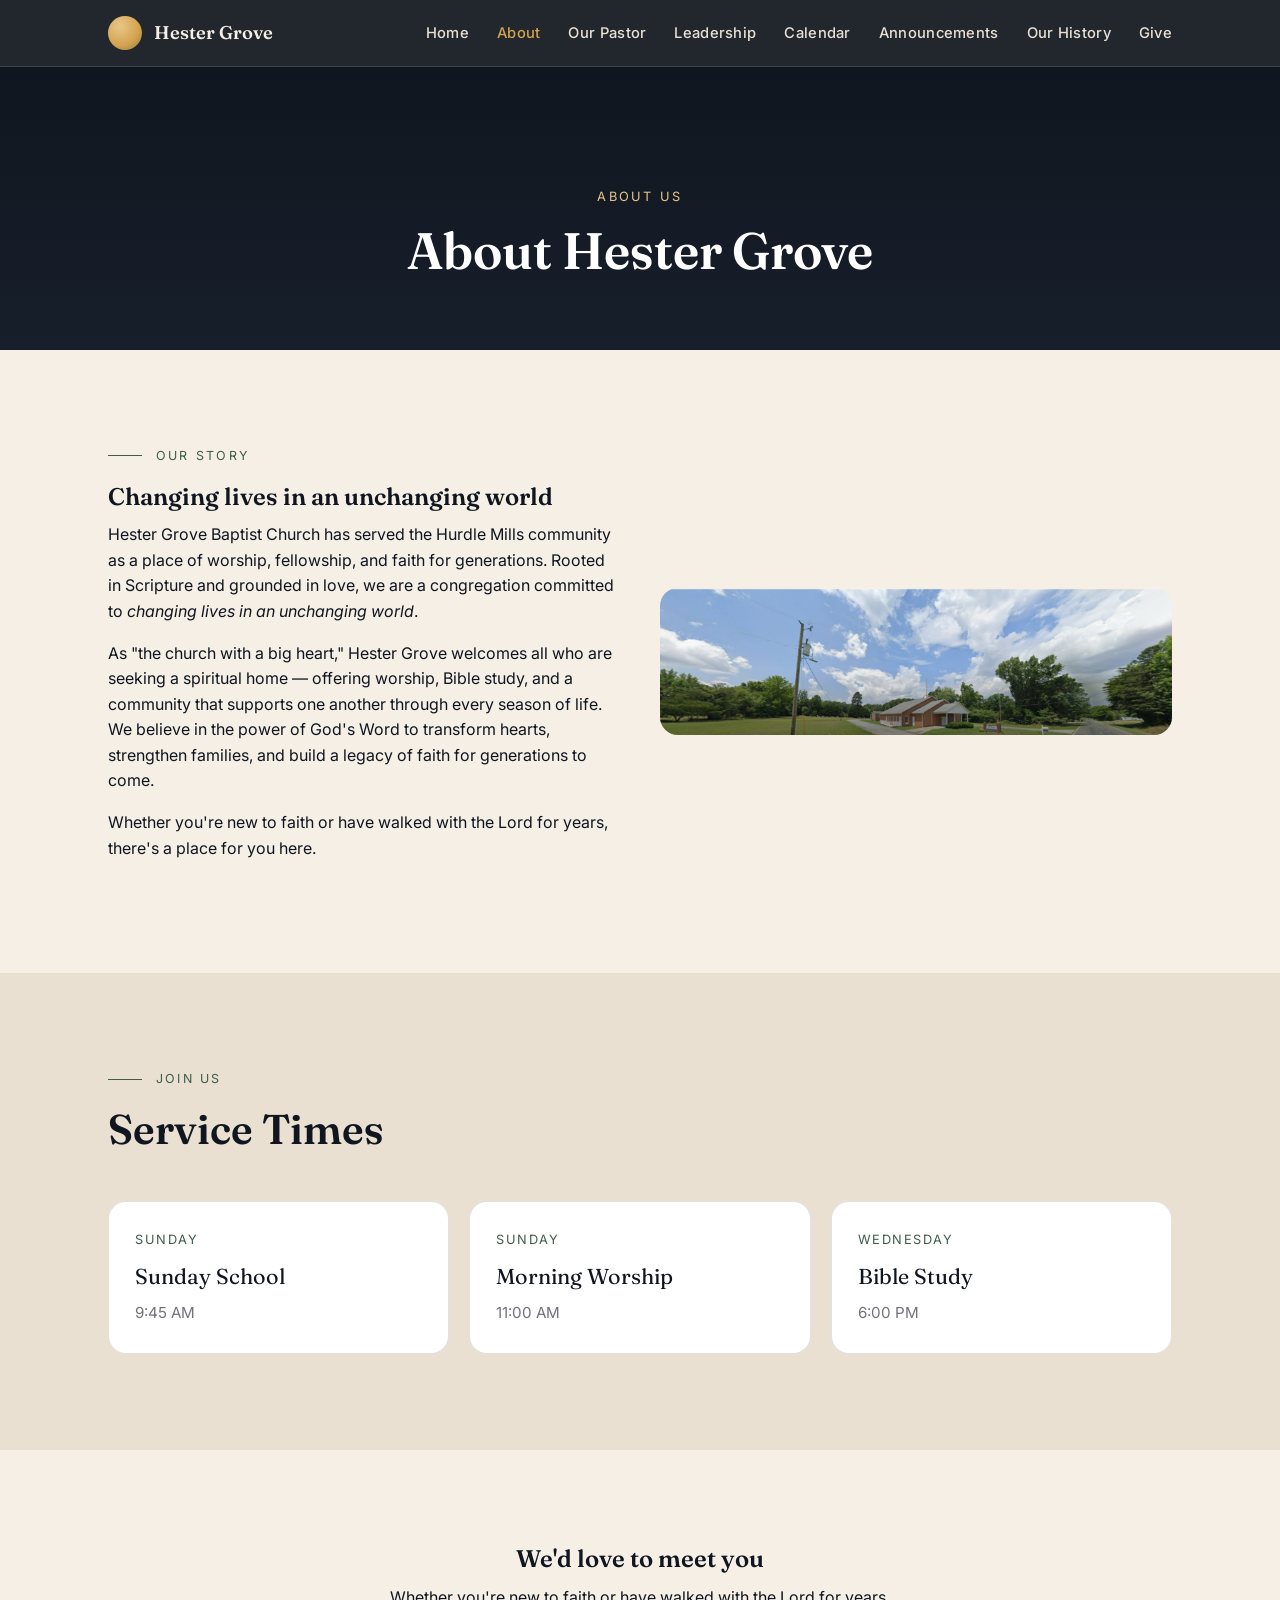
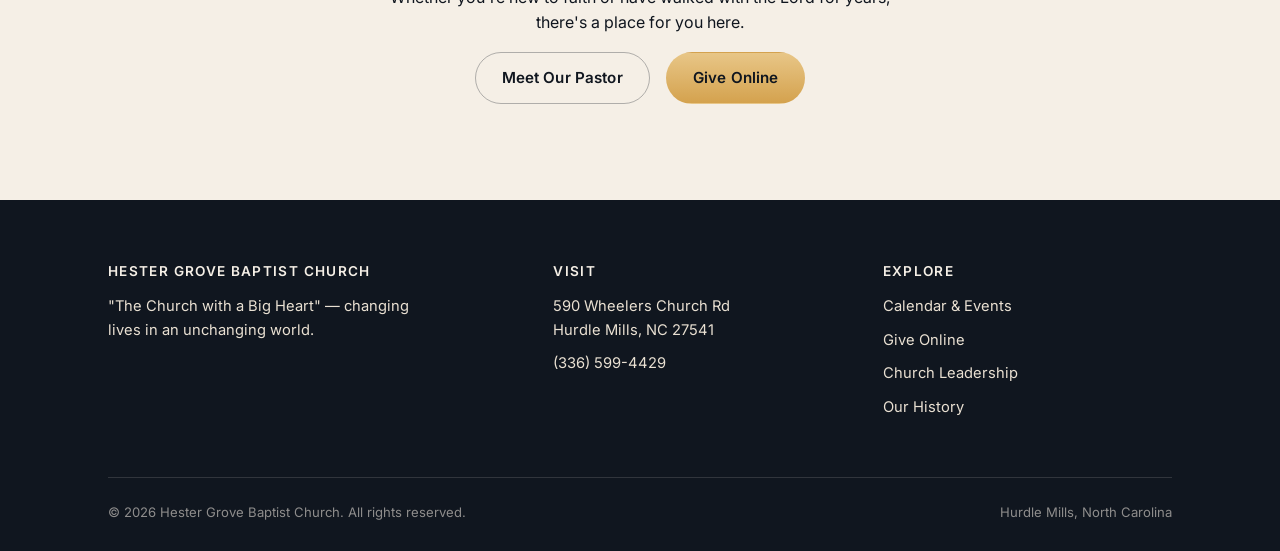
==== about.html @ 08f490a7 "ADD HESTER GROVE CHURCH WEBSITE" ====
<!DOCTYPE html>
<html lang="en">
<head>
<title>About Us — Hester Grove Baptist Church</title>
<meta charset="UTF-8">
<meta name="viewport" content="width=device-width, initial-scale=1.0">
<link rel="stylesheet" href="assets/style.css">

</head>
<body>
<header class="site-header">
  <nav class="nav">
    <a href="index.html" class="brand"><span class="mark"></span> Hester Grove</a>
    <button class="nav-toggle" aria-label="Toggle menu" aria-expanded="false">☰</button>
    <ul class="nav-links">
      <li><a href="index.html" data-key="home">Home</a></li>
      <li><a href="about.html" data-key="about" class="active">About</a></li>
      <li><a href="pastor.html" data-key="pastor">Our Pastor</a></li>
      <li><a href="leadership.html" data-key="leadership">Leadership</a></li>
      <li><a href="calendar.html" data-key="calendar">Calendar</a></li>
      <li><a href="announcements.html" data-key="announcements">Announcements</a></li>
      <li><a href="history.html" data-key="history">Our History</a></li>
      <li><a href="give.html" data-key="give">Give</a></li>
    </ul>
  </nav>
</header>

<section class="page-hero">
  <div class="container">
    <span class="eyebrow">About Us</span>
    <h1>About Hester Grove</h1>
  </div>
</section>

<section class="section-cream">
  <div class="container">
    <div class="grid-2">
      <div>
        <div class="eyebrow-line">Our story</div>
        <h2>Changing lives in an unchanging world</h2>
        <p>Hester Grove Baptist Church has served the Hurdle Mills community as a place of worship, fellowship, and faith for generations. Rooted in Scripture and grounded in love, we are a congregation committed to <em>changing lives in an unchanging world</em>.</p>
        <p>As "the church with a big heart," Hester Grove welcomes all who are seeking a spiritual home — offering worship, Bible study, and a community that supports one another through every season of life. We believe in the power of God's Word to transform hearts, strengthen families, and build a legacy of faith for generations to come.</p>
        <p>Whether you're new to faith or have walked with the Lord for years, there's a place for you here.</p>
      </div>
      <div class="photo-frame">
        <img src="assets/img/church-about.png" alt="Hester Grove Baptist Church exterior on a bright day">
      </div>
    </div>
  </div>
</section>

<section class="section-dim">
  <div class="container">
    <div class="section-head">
      <div class="eyebrow-line">Join us</div>
      <h2>Service Times</h2>
    </div>
    <div class="service-grid" style="--ink:var(--ink);">
      <div class="service-card" style="background:#fff; border:1px solid var(--line-dark); color:var(--ink);">
        <div class="day" style="color:var(--grove);">Sunday</div>
        <div class="name">Sunday School</div>
        <div class="time" style="color:rgba(16,22,31,.6);">9:45 AM</div>
      </div>
      <div class="service-card" style="background:#fff; border:1px solid var(--line-dark); color:var(--ink);">
        <div class="day" style="color:var(--grove);">Sunday</div>
        <div class="name">Morning Worship</div>
        <div class="time" style="color:rgba(16,22,31,.6);">11:00 AM</div>
      </div>
      <div class="service-card" style="background:#fff; border:1px solid var(--line-dark); color:var(--ink);">
        <div class="day" style="color:var(--grove);">Wednesday</div>
        <div class="name">Bible Study</div>
        <div class="time" style="color:rgba(16,22,31,.6);">6:00 PM</div>
      </div>
    </div>
  </div>
</section>

<section class="section-cream text-center">
  <div class="container" style="max-width:600px;">
    <h2>We'd love to meet you</h2>
    <p>Whether you're new to faith or have walked with the Lord for years, there's a place for you here.</p>
    <div class="cta-row" style="justify-content:center; display:flex; gap:16px; flex-wrap:wrap;">
      <a href="pastor.html" class="btn btn-outline-dark">Meet Our Pastor</a>
      <a href="give.html" class="btn btn-gold">Give Online</a>
    </div>
  </div>
</section>

<footer class="site-footer">
  <div class="container">
    <div class="footer-grid">
      <div>
        <h4>Hester Grove Baptist Church</h4>
        <p style="color:var(--cream-dim); max-width:34ch;">"The Church with a Big Heart" — changing lives in an unchanging world.</p>
      </div>
      <div>
        <h4>Visit</h4>
        <a href="https://maps.google.com/?q=590+Wheelers+Church+Rd,+Hurdle+Mills,+NC+27541" target="_blank" rel="noopener">590 Wheelers Church Rd<br>Hurdle Mills, NC 27541</a>
        <a href="tel:+13365994429">(336) 599-4429</a>
      </div>
      <div>
        <h4>Explore</h4>
        <a href="calendar.html">Calendar &amp; Events</a>
        <a href="give.html">Give Online</a>
        <a href="leadership.html">Church Leadership</a>
        <a href="history.html">Our History</a>
      </div>
    </div>
    <div class="footer-bottom">
      <span>© 2026 Hester Grove Baptist Church. All rights reserved.</span>
      <span>Hurdle Mills, North Carolina</span>
    </div>
  </div>
</footer>
<script src="assets/main.js"></script>


</body>
</html>
---- assets/style.css ----
/* ===========================================================
   Hester Grove Baptist Church — "Light Through the Grove"
   =========================================================== */

@import url('https://fonts.googleapis.com/css2?family=Fraunces:opsz,wght@9..144,400;9..144,500;9..144,600;9..144,700&family=Inter:wght@400;500;600;700&display=swap');

:root{
  --ink:        #10161F;
  --ink-soft:   #1A2230;
  --gold:       #D4A24E;
  --gold-soft:  #E8C687;
  --grove:      #3F5C4C;
  --grove-soft: #5C7D69;
  --cream:      #F5EFE6;
  --cream-dim:  #E9E0D2;
  --line:       rgba(245,239,230,0.14);
  --line-dark:  rgba(16,22,31,0.12);

  --display: "Fraunces", Georgia, serif;
  --body: "Inter", -apple-system, sans-serif;

  --radius: 18px;
  --radius-sm: 10px;
}

*{ box-sizing: border-box; }
html{ scroll-behavior: smooth; }
body{
  margin:0;
  font-family: var(--body);
  background: var(--cream);
  color: var(--ink);
  line-height: 1.6;
  -webkit-font-smoothing: antialiased;
}
img{ max-width:100%; display:block; }
a{ color: inherit; text-decoration:none; }
h1,h2,h3,h4{ font-family: var(--display); font-weight: 600; margin: 0 0 .5em; line-height: 1.1; }
p{ margin: 0 0 1em; }
.container{ max-width: 1120px; margin: 0 auto; padding: 0 28px; }

@media (prefers-reduced-motion: reduce){
  *{ animation-duration: 0.001ms !important; animation-iteration-count: 1 !important; transition-duration: 0.001ms !important; scroll-behavior: auto !important; }
}

/* ---------- Focus visibility ---------- */
a:focus-visible, button:focus-visible, input:focus-visible{
  outline: 2px solid var(--gold);
  outline-offset: 3px;
}

/* ---------- Header / nav ---------- */
.site-header{
  position: sticky; top:0; z-index: 100;
  background: rgba(16,22,31,0.92);
  backdrop-filter: blur(10px);
  border-bottom: 1px solid var(--line);
}
.nav{
  display:flex; align-items:center; justify-content:space-between;
  padding: 16px 28px;
  max-width: 1120px; margin:0 auto;
}
.brand{
  display:flex; align-items:center; gap:12px;
  color: var(--cream); font-family: var(--display); font-weight:600; font-size:1.15rem;
}
.brand .mark{
  width:34px; height:34px; border-radius:50%;
  background: radial-gradient(circle at 35% 30%, var(--gold-soft), var(--gold) 60%, var(--grove) 140%);
  flex-shrink:0;
}
.nav-links{ display:flex; gap: 28px; list-style:none; margin:0; padding:0; }
.nav-links a{
  color: var(--cream-dim); font-size: .92rem; font-weight:500;
  letter-spacing:.02em; position:relative; padding: 4px 0;
}
.nav-links a:hover{ color: var(--gold-soft); }
.nav-links a.active{ color: var(--gold); }
.nav-toggle{ display:none; background:none; border:none; color:var(--cream); font-size:1.6rem; cursor:pointer; }

@media (max-width: 820px){
  .nav-links{
    position:fixed; inset: 66px 0 0 0; flex-direction:column; gap:0;
    background: var(--ink); padding: 12px 28px 28px;
    transform: translateY(-110%); transition: transform .35s ease;
  }
  .nav-links.open{ transform: translateY(0); }
  .nav-links a{ padding: 14px 0; border-bottom: 1px solid var(--line); font-size:1.05rem; }
  .nav-toggle{ display:block; }
}

/* ---------- Buttons ---------- */
.btn{
  display:inline-flex; align-items:center; gap:8px;
  padding: 13px 26px; border-radius: 999px;
  font-weight:600; font-size:.95rem; letter-spacing:.01em;
  border: 1px solid transparent; cursor:pointer;
  transition: transform .2s ease, box-shadow .2s ease, background .2s ease;
}
.btn-gold{ background: linear-gradient(180deg, var(--gold-soft), var(--gold)); color: var(--ink); }
.btn-gold:hover{ transform: translateY(-2px); box-shadow: 0 10px 24px rgba(212,162,78,.35); }
.btn-outline{ background: transparent; border-color: rgba(245,239,230,.4); color: var(--cream); }
.btn-outline:hover{ border-color: var(--gold-soft); color: var(--gold-soft); }
.btn-outline-dark{ background: transparent; border-color: rgba(16,22,31,.3); color: var(--ink); }
.btn-outline-dark:hover{ border-color: var(--grove); color: var(--grove); }

/* ---------- Hero w/ light-through-grove signature ---------- */
.hero{
  position: relative; overflow:hidden;
  background: radial-gradient(120% 100% at 50% -10%, #202B3B 0%, var(--ink) 55%, #0B0F16 100%);
  color: var(--cream);
  padding: 150px 0 120px;
}
.hero .container{ position:relative; z-index:2; text-align:center; }
.hero .eyebrow{
  display:inline-block; font-family: var(--body); font-size:.8rem; letter-spacing:.18em;
  text-transform:uppercase; color: var(--gold-soft); margin-bottom: 22px;
}
.hero h1{ font-size: clamp(2.4rem, 5.5vw, 4.4rem); color:#fff; max-width:15ch; margin:0 auto .4em; }
.hero .lede{ font-size: 1.15rem; color: var(--cream-dim); max-width: 46ch; margin: 0 auto 36px; }
.hero .cta-row{ display:flex; gap:16px; justify-content:center; flex-wrap:wrap; }

/* light rays signature element */
.rays{ position:absolute; inset:0; z-index:1; pointer-events:none; }
.ray{
  position:absolute; top:-20%; width:2px; height:140%;
  background: linear-gradient(180deg, rgba(212,162,78,0) 0%, rgba(212,162,78,.35) 35%, rgba(212,162,78,0) 80%);
  transform-origin: top center;
  animation: sway 9s ease-in-out infinite;
}
@keyframes sway{
  0%,100%{ transform: rotate(var(--a)) translateX(0); opacity:.55; }
  50%{ transform: rotate(calc(var(--a) + 2deg)) translateX(6px); opacity:.9; }
}
.motes{ position:absolute; inset:0; z-index:1; }
.mote{
  position:absolute; width:4px; height:4px; border-radius:50%;
  background: var(--gold-soft); opacity:.5; filter: blur(.3px);
  animation: drift linear infinite;
}
@keyframes drift{
  from{ transform: translateY(0) translateX(0); }
  to{ transform: translateY(-90px) translateX(18px); }
}

/* ---------- Glass cards ---------- */
.glass{
  background: rgba(245,239,230,0.06);
  border: 1px solid rgba(245,239,230,0.16);
  backdrop-filter: blur(14px);
  border-radius: var(--radius);
}
.glass-light{
  background: rgba(255,255,255,0.55);
  border: 1px solid rgba(16,22,31,0.08);
  backdrop-filter: blur(14px);
  border-radius: var(--radius);
}

/* ---------- Sections ---------- */
section{ padding: 96px 0; }
.section-dark{ background: var(--ink); color: var(--cream); }
.section-cream{ background: var(--cream); }
.section-dim{ background: var(--cream-dim); }
.eyebrow-line{
  display:flex; align-items:center; gap:14px; margin-bottom: 18px;
  font-size:.78rem; letter-spacing:.18em; text-transform:uppercase; color: var(--grove);
}
.section-dark .eyebrow-line{ color: var(--gold-soft); }
.eyebrow-line::before{ content:''; width:34px; height:1px; background: currentColor; }
.section-head{ max-width: 640px; margin-bottom: 48px; }
.section-head h2{ font-size: clamp(1.8rem, 3.4vw, 2.6rem); }
.section-head p{ color: rgba(16,22,31,.68); font-size:1.05rem; }
.section-dark .section-head p{ color: var(--cream-dim); }

/* ---------- Service times table (card) ---------- */
.service-grid{
  display:grid; grid-template-columns: repeat(3, 1fr); gap: 20px;
}
@media (max-width: 760px){ .service-grid{ grid-template-columns: 1fr; } }
.service-card{
  padding: 28px 26px; border-radius: var(--radius);
}
.service-card .day{ font-size:.8rem; letter-spacing:.12em; text-transform:uppercase; color: var(--gold-soft); margin-bottom:10px; }
.service-card .name{ font-family: var(--display); font-size:1.35rem; margin-bottom:6px; }
.service-card .time{ color: var(--cream-dim); font-size:.95rem; }

/* ---------- Card grids ---------- */
.grid-3{ display:grid; grid-template-columns: repeat(3, 1fr); gap: 24px; }
.grid-2{ display:grid; grid-template-columns: 1fr 1fr; gap: 40px; align-items:center; }
@media (max-width: 860px){ .grid-3{ grid-template-columns: 1fr; } .grid-2{ grid-template-columns: 1fr; } }

.info-card{
  padding: 30px; border-radius: var(--radius);
  background:#fff; border: 1px solid var(--line-dark);
  transition: transform .25s ease, box-shadow .25s ease;
}
.info-card:hover{ transform: translateY(-4px); box-shadow: 0 18px 40px rgba(16,22,31,.08); }
.info-card h3{ font-size:1.2rem; margin-bottom:8px; }
.info-card p{ color: rgba(16,22,31,.65); font-size:.96rem; margin-bottom:0; }

/* ---------- Photo frame ---------- */
.photo-frame{ position:relative; border-radius: var(--radius); overflow:hidden; }
.photo-frame img{ width:100%; height:100%; object-fit:cover; }
.photo-frame::after{
  content:''; position:absolute; inset:0;
  background: linear-gradient(180deg, rgba(16,22,31,0) 55%, rgba(16,22,31,.35) 100%);
}

/* ---------- Footer ---------- */
.site-footer{
  background: var(--ink); color: var(--cream-dim);
  padding: 64px 0 28px; font-size:.92rem;
}
.footer-grid{ display:grid; grid-template-columns: 1.4fr 1fr 1fr; gap: 40px; margin-bottom: 48px; }
@media (max-width: 760px){ .footer-grid{ grid-template-columns: 1fr; } }
.footer-grid h4{ color: var(--cream); font-family: var(--body); font-weight:600; font-size:.85rem; letter-spacing:.1em; text-transform:uppercase; margin-bottom:16px; }
.footer-grid a{ display:block; color: var(--cream-dim); margin-bottom:10px; }
.footer-grid a:hover{ color: var(--gold-soft); }
.footer-bottom{
  border-top: 1px solid var(--line); padding-top:24px;
  display:flex; justify-content:space-between; flex-wrap:wrap; gap:12px;
  color: rgba(245,239,230,.55); font-size:.82rem;
}

/* ---------- Page hero (non-home pages) ---------- */
.page-hero{
  background: linear-gradient(180deg, var(--ink) 0%, #171F2B 100%);
  color: var(--cream); padding: 120px 0 70px; text-align:center; position:relative; overflow:hidden;
}
.page-hero .eyebrow{ color: var(--gold-soft); font-size:.8rem; letter-spacing:.18em; text-transform:uppercase; margin-bottom:16px; display:block; }
.page-hero h1{ font-size: clamp(2rem, 4.4vw, 3.2rem); color:#fff; max-width: 20ch; margin: 0 auto; }

/* ---------- Leadership ---------- */
.leader-group{ margin-bottom: 42px; }
.leader-group h3{
  font-family: var(--body); font-weight:700; font-size:.82rem; letter-spacing:.1em;
  text-transform:uppercase; color: var(--grove); margin-bottom:16px;
  border-bottom: 1px solid var(--line-dark); padding-bottom:12px;
}
.leader-list{ display:grid; grid-template-columns: repeat(2, 1fr); gap: 10px 32px; list-style:none; padding:0; margin:0; }
@media (max-width: 640px){ .leader-list{ grid-template-columns: 1fr; } }
.leader-list li{ display:flex; justify-content:space-between; gap:12px; padding: 10px 0; border-bottom: 1px dashed var(--line-dark); font-size:.96rem; }
.leader-list .role{ color: rgba(16,22,31,.6); }
.leader-list .name{ font-weight:600; text-align:right; }

/* ---------- Calendar ---------- */
.cal-controls{ display:flex; align-items:center; justify-content:space-between; margin-bottom:28px; flex-wrap:wrap; gap:16px; }
.cal-nav{ display:flex; align-items:center; gap:16px; }
.cal-nav button{
  width:42px; height:42px; border-radius:50%; border:1px solid var(--line-dark);
  background:#fff; cursor:pointer; font-size:1.1rem; color: var(--ink);
  transition: background .2s ease, transform .2s ease;
}
.cal-nav button:hover{ background: var(--cream-dim); transform: scale(1.06); }
.cal-nav h2{ margin:0; min-width: 220px; text-align:center; font-size:1.5rem; }
.cal-legend{ display:flex; gap:18px; font-size:.82rem; color: rgba(16,22,31,.6); flex-wrap:wrap; }
.cal-legend span{ display:inline-flex; align-items:center; gap:6px; }
.dot{ width:9px; height:9px; border-radius:50%; display:inline-block; }
.dot-event{ background: var(--gold); }
.dot-birthday{ background: var(--grove); }

.cal-grid{ display:grid; grid-template-columns: repeat(7, 1fr); gap: 6px; }
.cal-dow{ text-align:center; font-size:.76rem; letter-spacing:.08em; text-transform:uppercase; color: rgba(16,22,31,.5); padding-bottom:8px; }
.cal-cell{
  min-height: 92px; border-radius: 12px; padding: 8px 8px 6px;
  background:#fff; border:1px solid var(--line-dark); cursor:pointer;
  transition: border-color .2s ease, background .2s ease;
  display:flex; flex-direction:column; gap:5px;
}
.cal-cell:hover{ border-color: var(--gold); }
.cal-cell.empty{ background:transparent; border:none; cursor:default; }
.cal-cell.today{ border-color: var(--grove); box-shadow: inset 0 0 0 1px var(--grove); }
.cal-cell .num{ font-size:.85rem; font-weight:600; }
.cal-dots{ display:flex; gap:4px; flex-wrap:wrap; margin-top:auto; }

.cal-panel{
  margin-top: 32px; padding: 28px; border-radius: var(--radius);
  background:#fff; border:1px solid var(--line-dark); display:none;
}
.cal-panel.open{ display:block; }
.cal-panel h3{ font-size:1.2rem; margin-bottom:14px; }
.cal-event-item{ display:flex; gap:14px; padding: 10px 0; border-bottom: 1px dashed var(--line-dark); }
.cal-event-item:last-child{ border-bottom:none; }
.cal-event-item .tag{
  flex-shrink:0; width:8px; height:8px; border-radius:50%; margin-top:7px;
}
.cal-event-item .label{ font-weight:600; }
.cal-event-item .time{ font-size:.85rem; color: rgba(16,22,31,.55); }

/* ---------- Placeholder blocks (history / zoom) ---------- */
.placeholder-block{
  border: 1.5px dashed rgba(16,22,31,.25); border-radius: var(--radius);
  padding: 48px 32px; text-align:center; background: rgba(63,92,76,0.04);
}
.placeholder-block .icon{ font-size:2.2rem; margin-bottom:14px; }
.placeholder-block h3{ margin-bottom:8px; }
.placeholder-block p{ color: rgba(16,22,31,.6); max-width: 46ch; margin: 0 auto; }
.qr-box{
  width:150px; height:150px; margin: 22px auto 0; border-radius: 14px;
  background: repeating-linear-gradient(45deg, rgba(16,22,31,.08) 0 8px, transparent 8px 16px);
  border: 1.5px dashed rgba(16,22,31,.3);
  display:flex; align-items:center; justify-content:center;
  font-size:.75rem; color: rgba(16,22,31,.45); text-align:center; padding:10px;
}

/* ---------- Announcements list ---------- */
.announce-item{ padding: 26px 0; border-bottom: 1px solid var(--line-dark); display:flex; justify-content:space-between; gap:20px; flex-wrap:wrap; }
.announce-item:first-child{ padding-top:0; }
.announce-item h3{ font-size:1.15rem; margin-bottom:4px; }
.announce-item .date{ font-size:.85rem; color: var(--grove); white-space:nowrap; }

/* ---------- Give page ---------- */
.give-hero-card{
  padding: 44px; border-radius: var(--radius);
  background: linear-gradient(155deg, var(--grove), var(--ink) 120%);
  color: var(--cream); text-align:center;
}
.give-hero-card .verse{ font-family: var(--display); font-style:italic; font-size:1.3rem; max-width:36ch; margin: 0 auto 24px; }

/* ---------- misc utility ---------- */
.text-center{ text-align:center; }
.mt-0{ margin-top:0; }
.small{ font-size:.88rem; color: rgba(16,22,31,.6); }
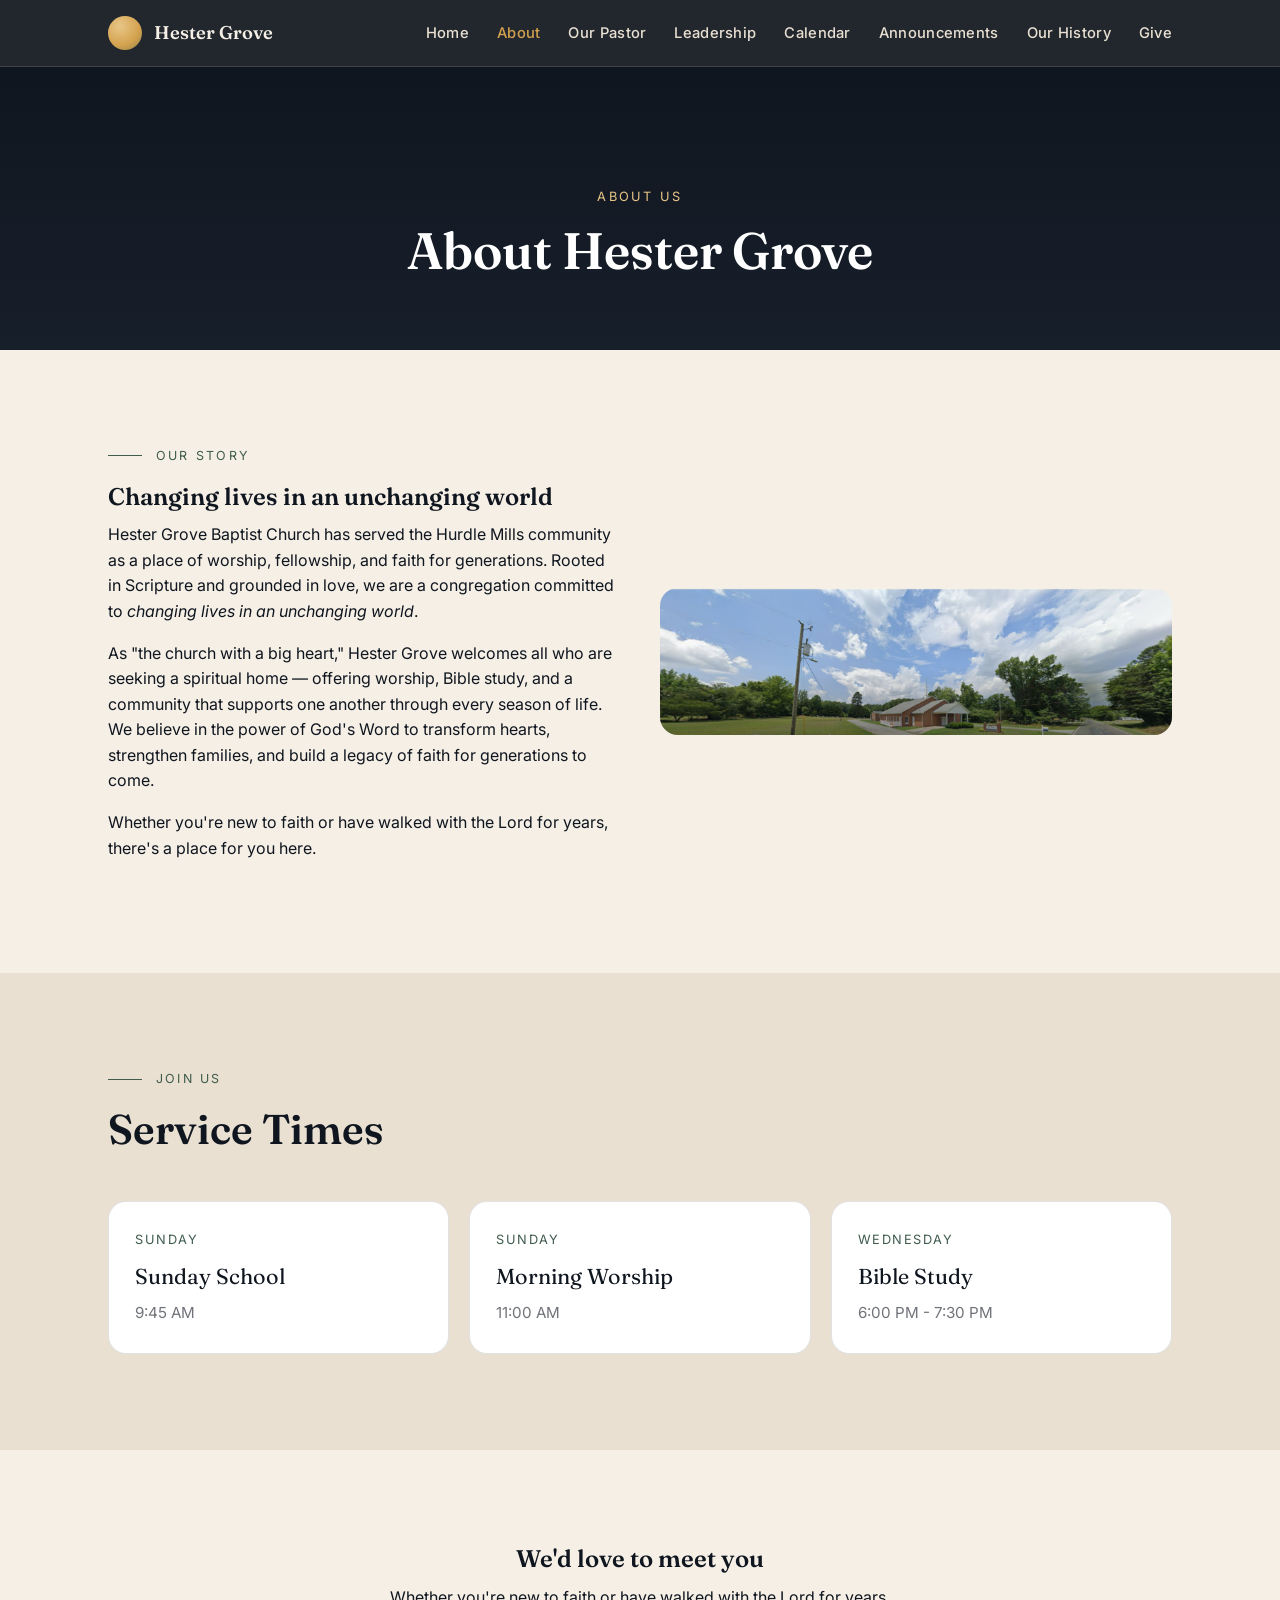
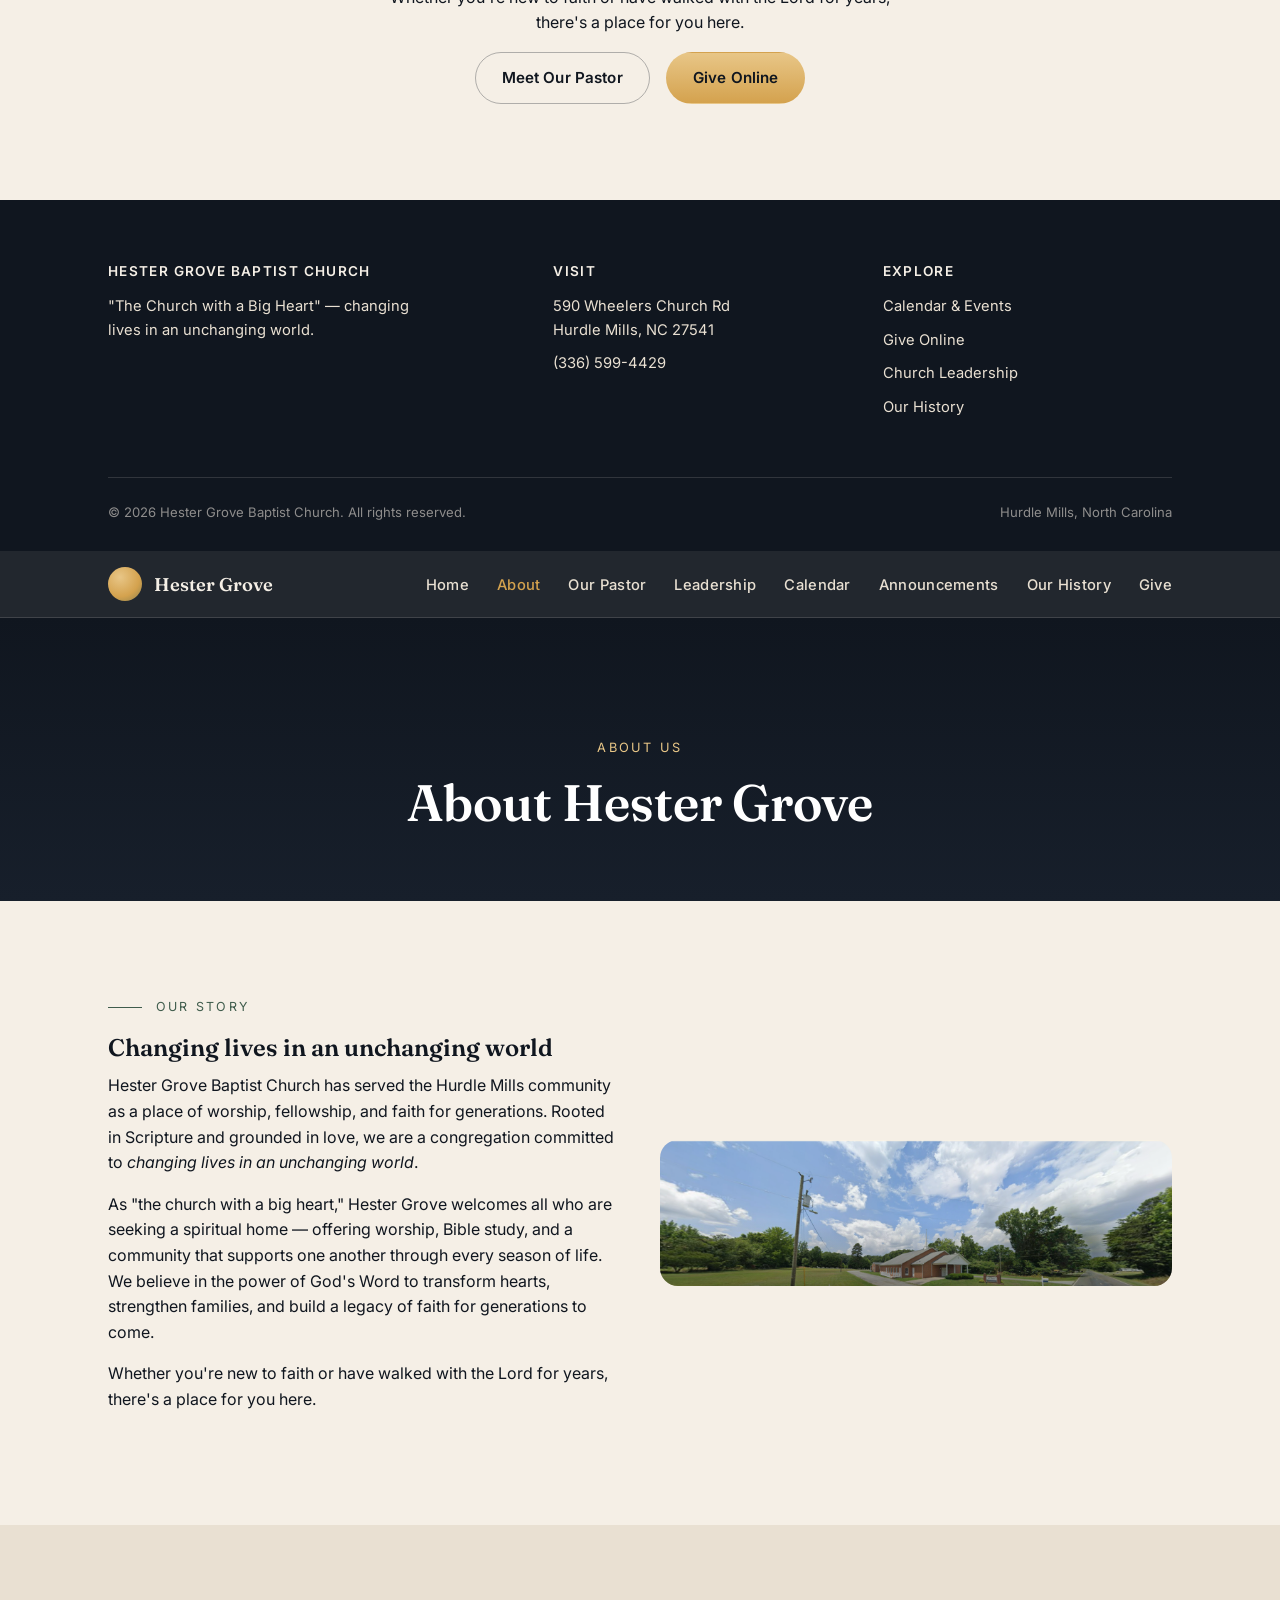
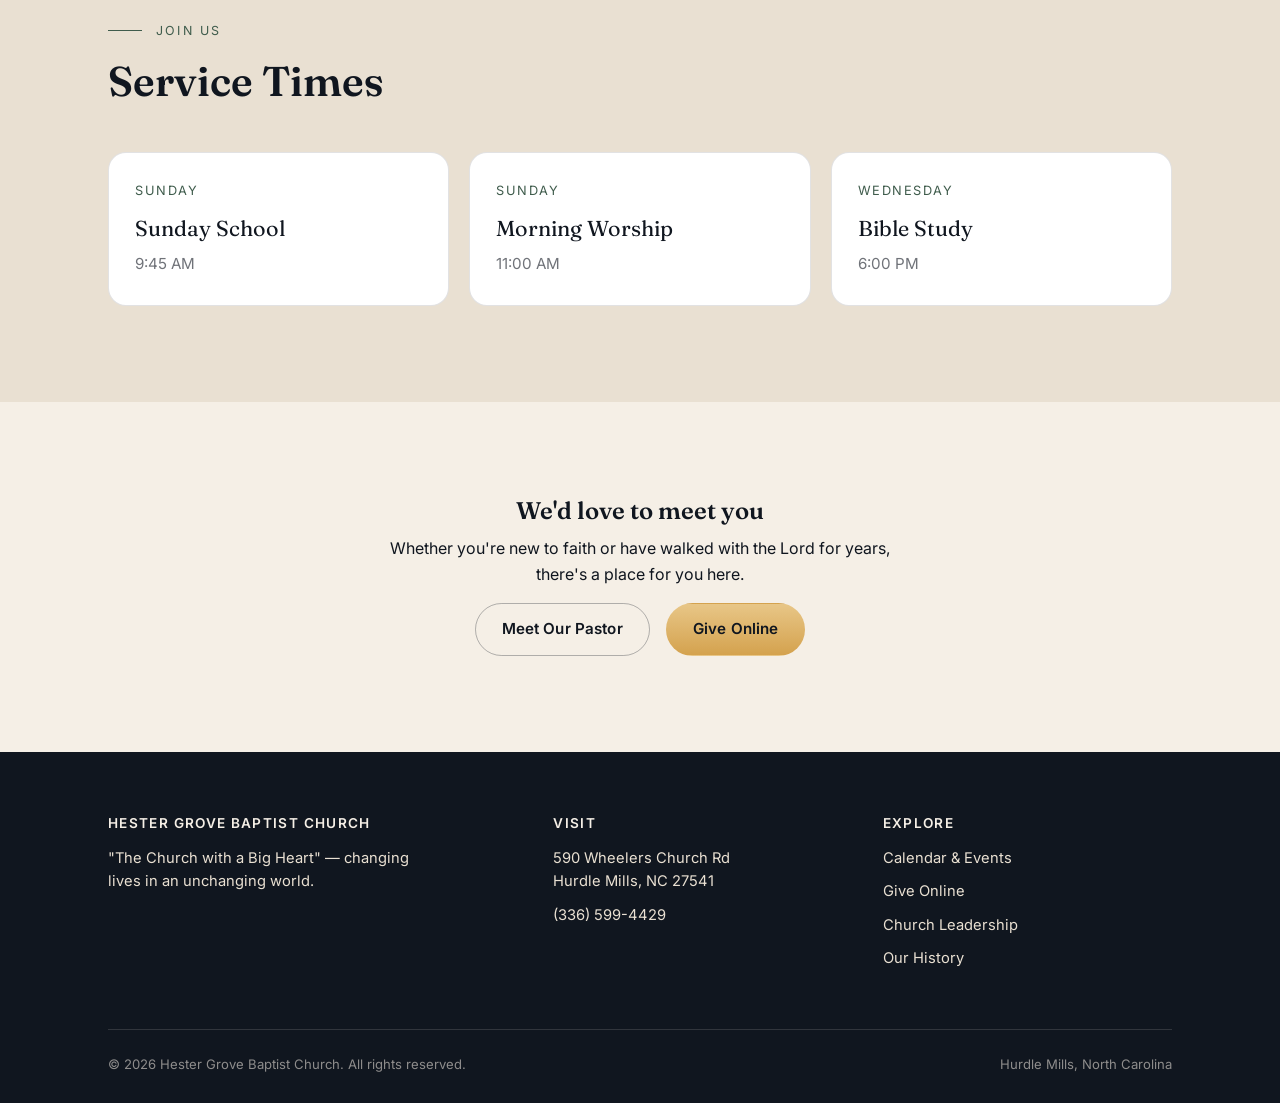
==== commit 5e206534: "Update about.html" ====
--- a/about.html
+++ b/about.html
@@ -69,7 +69,7 @@
       <div class="service-card" style="background:#fff; border:1px solid var(--line-dark); color:var(--ink);">
         <div class="day" style="color:var(--grove);">Wednesday</div>
         <div class="name">Bible Study</div>
-        <div class="time" style="color:rgba(16,22,31,.6);">6:00 PM</div>
+        <div class="time" style="color:rgba(16,22,31,.6);">6:00 PM - 7:30 PM</div>
       </div>
     </div>
   </div>
@@ -117,3 +117,122 @@
 
 </body>
 </html>
+<!DOCTYPE html>
+<html lang="en">
+<head>
+<title>About Us — Hester Grove Baptist Church</title>
+<meta charset="UTF-8">
+<meta name="viewport" content="width=device-width, initial-scale=1.0">
+<link rel="stylesheet" href="assets/style.css">
+
+</head>
+<body>
+<header class="site-header">
+  <nav class="nav">
+    <a href="index.html" class="brand"><span class="mark"></span> Hester Grove</a>
+    <button class="nav-toggle" aria-label="Toggle menu" aria-expanded="false">☰</button>
+    <ul class="nav-links">
+      <li><a href="index.html" data-key="home">Home</a></li>
+      <li><a href="about.html" data-key="about" class="active">About</a></li>
+      <li><a href="pastor.html" data-key="pastor">Our Pastor</a></li>
+      <li><a href="leadership.html" data-key="leadership">Leadership</a></li>
+      <li><a href="calendar.html" data-key="calendar">Calendar</a></li>
+      <li><a href="announcements.html" data-key="announcements">Announcements</a></li>
+      <li><a href="history.html" data-key="history">Our History</a></li>
+      <li><a href="give.html" data-key="give">Give</a></li>
+    </ul>
+  </nav>
+</header>
+
+<section class="page-hero">
+  <div class="container">
+    <span class="eyebrow">About Us</span>
+    <h1>About Hester Grove</h1>
+  </div>
+</section>
+
+<section class="section-cream">
+  <div class="container">
+    <div class="grid-2">
+      <div>
+        <div class="eyebrow-line">Our story</div>
+        <h2>Changing lives in an unchanging world</h2>
+        <p>Hester Grove Baptist Church has served the Hurdle Mills community as a place of worship, fellowship, and faith for generations. Rooted in Scripture and grounded in love, we are a congregation committed to <em>changing lives in an unchanging world</em>.</p>
+        <p>As "the church with a big heart," Hester Grove welcomes all who are seeking a spiritual home — offering worship, Bible study, and a community that supports one another through every season of life. We believe in the power of God's Word to transform hearts, strengthen families, and build a legacy of faith for generations to come.</p>
+        <p>Whether you're new to faith or have walked with the Lord for years, there's a place for you here.</p>
+      </div>
+      <div class="photo-frame">
+        <img src="assets/img/church-about.png" alt="Hester Grove Baptist Church exterior on a bright day">
+      </div>
+    </div>
+  </div>
+</section>
+
+<section class="section-dim">
+  <div class="container">
+    <div class="section-head">
+      <div class="eyebrow-line">Join us</div>
+      <h2>Service Times</h2>
+    </div>
+    <div class="service-grid" style="--ink:var(--ink);">
+      <div class="service-card" style="background:#fff; border:1px solid var(--line-dark); color:var(--ink);">
+        <div class="day" style="color:var(--grove);">Sunday</div>
+        <div class="name">Sunday School</div>
+        <div class="time" style="color:rgba(16,22,31,.6);">9:45 AM</div>
+      </div>
+      <div class="service-card" style="background:#fff; border:1px solid var(--line-dark); color:var(--ink);">
+        <div class="day" style="color:var(--grove);">Sunday</div>
+        <div class="name">Morning Worship</div>
+        <div class="time" style="color:rgba(16,22,31,.6);">11:00 AM</div>
+      </div>
+      <div class="service-card" style="background:#fff; border:1px solid var(--line-dark); color:var(--ink);">
+        <div class="day" style="color:var(--grove);">Wednesday</div>
+        <div class="name">Bible Study</div>
+        <div class="time" style="color:rgba(16,22,31,.6);">6:00 PM</div>
+      </div>
+    </div>
+  </div>
+</section>
+
+<section class="section-cream text-center">
+  <div class="container" style="max-width:600px;">
+    <h2>We'd love to meet you</h2>
+    <p>Whether you're new to faith or have walked with the Lord for years, there's a place for you here.</p>
+    <div class="cta-row" style="justify-content:center; display:flex; gap:16px; flex-wrap:wrap;">
+      <a href="pastor.html" class="btn btn-outline-dark">Meet Our Pastor</a>
+      <a href="give.html" class="btn btn-gold">Give Online</a>
+    </div>
+  </div>
+</section>
+
+<footer class="site-footer">
+  <div class="container">
+    <div class="footer-grid">
+      <div>
+        <h4>Hester Grove Baptist Church</h4>
+        <p style="color:var(--cream-dim); max-width:34ch;">"The Church with a Big Heart" — changing lives in an unchanging world.</p>
+      </div>
+      <div>
+        <h4>Visit</h4>
+        <a href="https://maps.google.com/?q=590+Wheelers+Church+Rd,+Hurdle+Mills,+NC+27541" target="_blank" rel="noopener">590 Wheelers Church Rd<br>Hurdle Mills, NC 27541</a>
+        <a href="tel:+13365994429">(336) 599-4429</a>
+      </div>
+      <div>
+        <h4>Explore</h4>
+        <a href="calendar.html">Calendar &amp; Events</a>
+        <a href="give.html">Give Online</a>
+        <a href="leadership.html">Church Leadership</a>
+        <a href="history.html">Our History</a>
+      </div>
+    </div>
+    <div class="footer-bottom">
+      <span>© 2026 Hester Grove Baptist Church. All rights reserved.</span>
+      <span>Hurdle Mills, North Carolina</span>
+    </div>
+  </div>
+</footer>
+<script src="assets/main.js"></script>
+
+
+</body>
+</html>
--- a/assets/style.css
+++ b/assets/style.css
@@ -323,3 +323,24 @@
 .text-center{ text-align:center; }
 .mt-0{ margin-top:0; }
 .small{ font-size:.88rem; color: rgba(16,22,31,.6); }
+
+
+/* ---------- Program / archive cards ---------- */
+.program-grid{ display:grid; grid-template-columns: 1fr 1fr; gap: 36px; }
+@media (max-width: 760px){ .program-grid{ grid-template-columns: 1fr; } }
+.program-card{
+  background:#fff; border:1px solid var(--line-dark); border-radius: var(--radius);
+  overflow:hidden; display:flex; flex-direction:column;
+  transition: transform .25s ease, box-shadow .25s ease;
+}
+.program-card:hover{ transform: translateY(-4px); box-shadow: 0 18px 40px rgba(16,22,31,.1); }
+.program-card .cover{
+  aspect-ratio: 5/7; overflow:hidden; background: var(--cream-dim);
+  border-bottom: 1px solid var(--line-dark);
+}
+.program-card .cover img{ width:100%; height:100%; object-fit:cover; }
+.program-card .body{ padding: 24px 26px 28px; display:flex; flex-direction:column; flex:1; }
+.program-card .era{ font-size:.78rem; letter-spacing:.1em; text-transform:uppercase; color: var(--grove); margin-bottom:8px; }
+.program-card h3{ font-size:1.25rem; margin-bottom:10px; }
+.program-card p{ color: rgba(16,22,31,.65); font-size:.95rem; flex:1; }
+.program-card .btn{ align-self:flex-start; margin-top:14px; }
--- a/assets/style.css
+++ b/assets/style.css
@@ -323,3 +323,24 @@
 .text-center{ text-align:center; }
 .mt-0{ margin-top:0; }
 .small{ font-size:.88rem; color: rgba(16,22,31,.6); }
+
+
+/* ---------- Program / archive cards ---------- */
+.program-grid{ display:grid; grid-template-columns: 1fr 1fr; gap: 36px; }
+@media (max-width: 760px){ .program-grid{ grid-template-columns: 1fr; } }
+.program-card{
+  background:#fff; border:1px solid var(--line-dark); border-radius: var(--radius);
+  overflow:hidden; display:flex; flex-direction:column;
+  transition: transform .25s ease, box-shadow .25s ease;
+}
+.program-card:hover{ transform: translateY(-4px); box-shadow: 0 18px 40px rgba(16,22,31,.1); }
+.program-card .cover{
+  aspect-ratio: 5/7; overflow:hidden; background: var(--cream-dim);
+  border-bottom: 1px solid var(--line-dark);
+}
+.program-card .cover img{ width:100%; height:100%; object-fit:cover; }
+.program-card .body{ padding: 24px 26px 28px; display:flex; flex-direction:column; flex:1; }
+.program-card .era{ font-size:.78rem; letter-spacing:.1em; text-transform:uppercase; color: var(--grove); margin-bottom:8px; }
+.program-card h3{ font-size:1.25rem; margin-bottom:10px; }
+.program-card p{ color: rgba(16,22,31,.65); font-size:.95rem; flex:1; }
+.program-card .btn{ align-self:flex-start; margin-top:14px; }
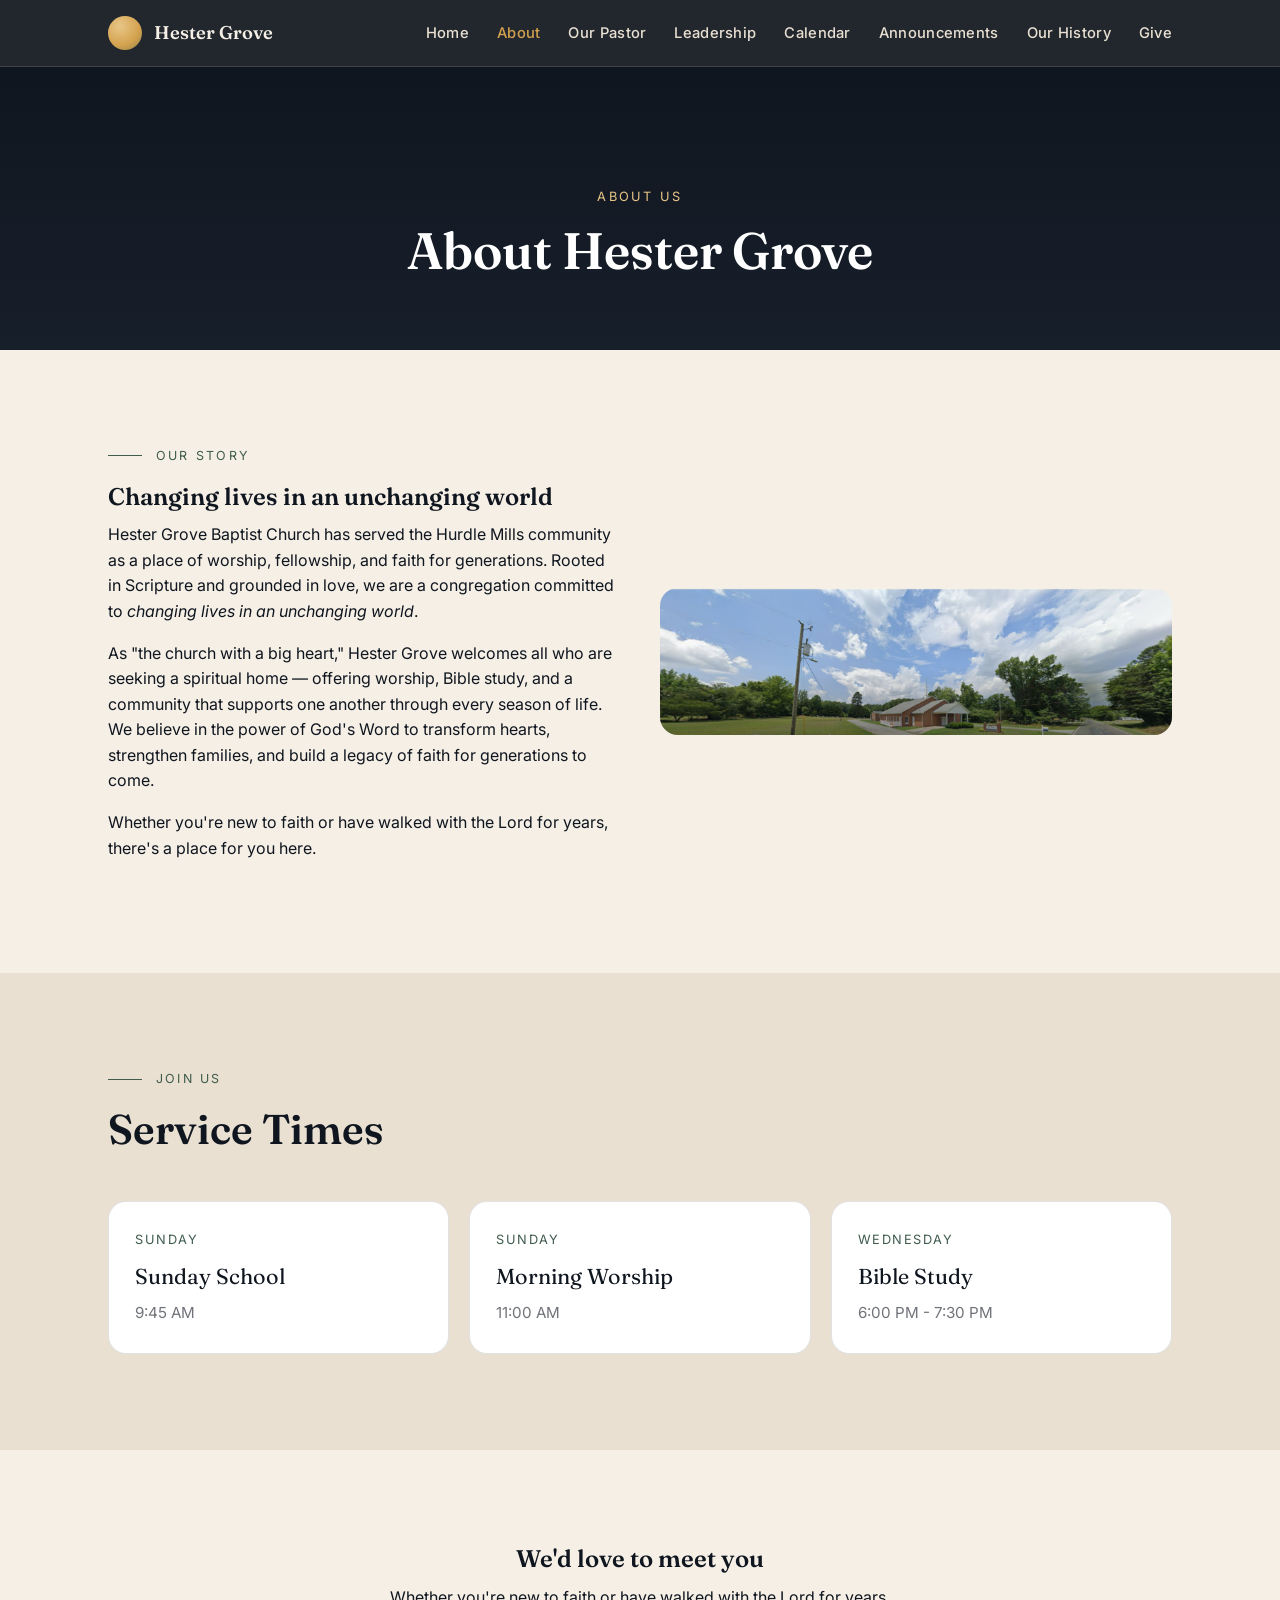
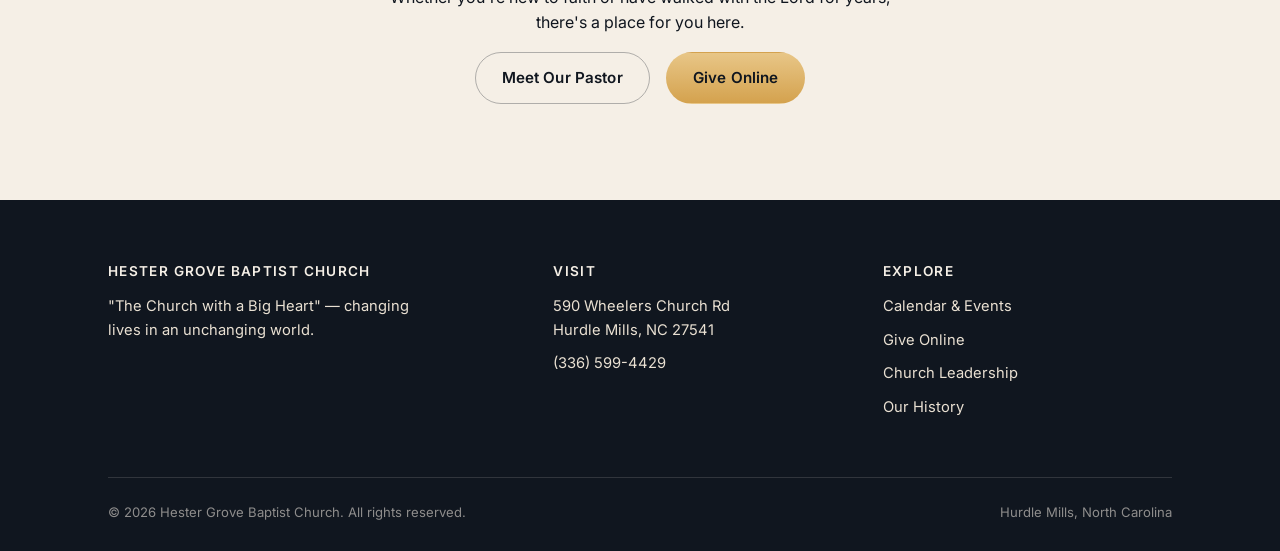
==== commit 511bee0b: "Update about.html" ====
--- a/about.html
+++ b/about.html
@@ -117,122 +117,3 @@
 
 </body>
 </html>
-<!DOCTYPE html>
-<html lang="en">
-<head>
-<title>About Us — Hester Grove Baptist Church</title>
-<meta charset="UTF-8">
-<meta name="viewport" content="width=device-width, initial-scale=1.0">
-<link rel="stylesheet" href="assets/style.css">
-
-</head>
-<body>
-<header class="site-header">
-  <nav class="nav">
-    <a href="index.html" class="brand"><span class="mark"></span> Hester Grove</a>
-    <button class="nav-toggle" aria-label="Toggle menu" aria-expanded="false">☰</button>
-    <ul class="nav-links">
-      <li><a href="index.html" data-key="home">Home</a></li>
-      <li><a href="about.html" data-key="about" class="active">About</a></li>
-      <li><a href="pastor.html" data-key="pastor">Our Pastor</a></li>
-      <li><a href="leadership.html" data-key="leadership">Leadership</a></li>
-      <li><a href="calendar.html" data-key="calendar">Calendar</a></li>
-      <li><a href="announcements.html" data-key="announcements">Announcements</a></li>
-      <li><a href="history.html" data-key="history">Our History</a></li>
-      <li><a href="give.html" data-key="give">Give</a></li>
-    </ul>
-  </nav>
-</header>
-
-<section class="page-hero">
-  <div class="container">
-    <span class="eyebrow">About Us</span>
-    <h1>About Hester Grove</h1>
-  </div>
-</section>
-
-<section class="section-cream">
-  <div class="container">
-    <div class="grid-2">
-      <div>
-        <div class="eyebrow-line">Our story</div>
-        <h2>Changing lives in an unchanging world</h2>
-        <p>Hester Grove Baptist Church has served the Hurdle Mills community as a place of worship, fellowship, and faith for generations. Rooted in Scripture and grounded in love, we are a congregation committed to <em>changing lives in an unchanging world</em>.</p>
-        <p>As "the church with a big heart," Hester Grove welcomes all who are seeking a spiritual home — offering worship, Bible study, and a community that supports one another through every season of life. We believe in the power of God's Word to transform hearts, strengthen families, and build a legacy of faith for generations to come.</p>
-        <p>Whether you're new to faith or have walked with the Lord for years, there's a place for you here.</p>
-      </div>
-      <div class="photo-frame">
-        <img src="assets/img/church-about.png" alt="Hester Grove Baptist Church exterior on a bright day">
-      </div>
-    </div>
-  </div>
-</section>
-
-<section class="section-dim">
-  <div class="container">
-    <div class="section-head">
-      <div class="eyebrow-line">Join us</div>
-      <h2>Service Times</h2>
-    </div>
-    <div class="service-grid" style="--ink:var(--ink);">
-      <div class="service-card" style="background:#fff; border:1px solid var(--line-dark); color:var(--ink);">
-        <div class="day" style="color:var(--grove);">Sunday</div>
-        <div class="name">Sunday School</div>
-        <div class="time" style="color:rgba(16,22,31,.6);">9:45 AM</div>
-      </div>
-      <div class="service-card" style="background:#fff; border:1px solid var(--line-dark); color:var(--ink);">
-        <div class="day" style="color:var(--grove);">Sunday</div>
-        <div class="name">Morning Worship</div>
-        <div class="time" style="color:rgba(16,22,31,.6);">11:00 AM</div>
-      </div>
-      <div class="service-card" style="background:#fff; border:1px solid var(--line-dark); color:var(--ink);">
-        <div class="day" style="color:var(--grove);">Wednesday</div>
-        <div class="name">Bible Study</div>
-        <div class="time" style="color:rgba(16,22,31,.6);">6:00 PM</div>
-      </div>
-    </div>
-  </div>
-</section>
-
-<section class="section-cream text-center">
-  <div class="container" style="max-width:600px;">
-    <h2>We'd love to meet you</h2>
-    <p>Whether you're new to faith or have walked with the Lord for years, there's a place for you here.</p>
-    <div class="cta-row" style="justify-content:center; display:flex; gap:16px; flex-wrap:wrap;">
-      <a href="pastor.html" class="btn btn-outline-dark">Meet Our Pastor</a>
-      <a href="give.html" class="btn btn-gold">Give Online</a>
-    </div>
-  </div>
-</section>
-
-<footer class="site-footer">
-  <div class="container">
-    <div class="footer-grid">
-      <div>
-        <h4>Hester Grove Baptist Church</h4>
-        <p style="color:var(--cream-dim); max-width:34ch;">"The Church with a Big Heart" — changing lives in an unchanging world.</p>
-      </div>
-      <div>
-        <h4>Visit</h4>
-        <a href="https://maps.google.com/?q=590+Wheelers+Church+Rd,+Hurdle+Mills,+NC+27541" target="_blank" rel="noopener">590 Wheelers Church Rd<br>Hurdle Mills, NC 27541</a>
-        <a href="tel:+13365994429">(336) 599-4429</a>
-      </div>
-      <div>
-        <h4>Explore</h4>
-        <a href="calendar.html">Calendar &amp; Events</a>
-        <a href="give.html">Give Online</a>
-        <a href="leadership.html">Church Leadership</a>
-        <a href="history.html">Our History</a>
-      </div>
-    </div>
-    <div class="footer-bottom">
-      <span>© 2026 Hester Grove Baptist Church. All rights reserved.</span>
-      <span>Hurdle Mills, North Carolina</span>
-    </div>
-  </div>
-</footer>
-<script src="assets/main.js"></script>
-
-
-</body>
-</html>
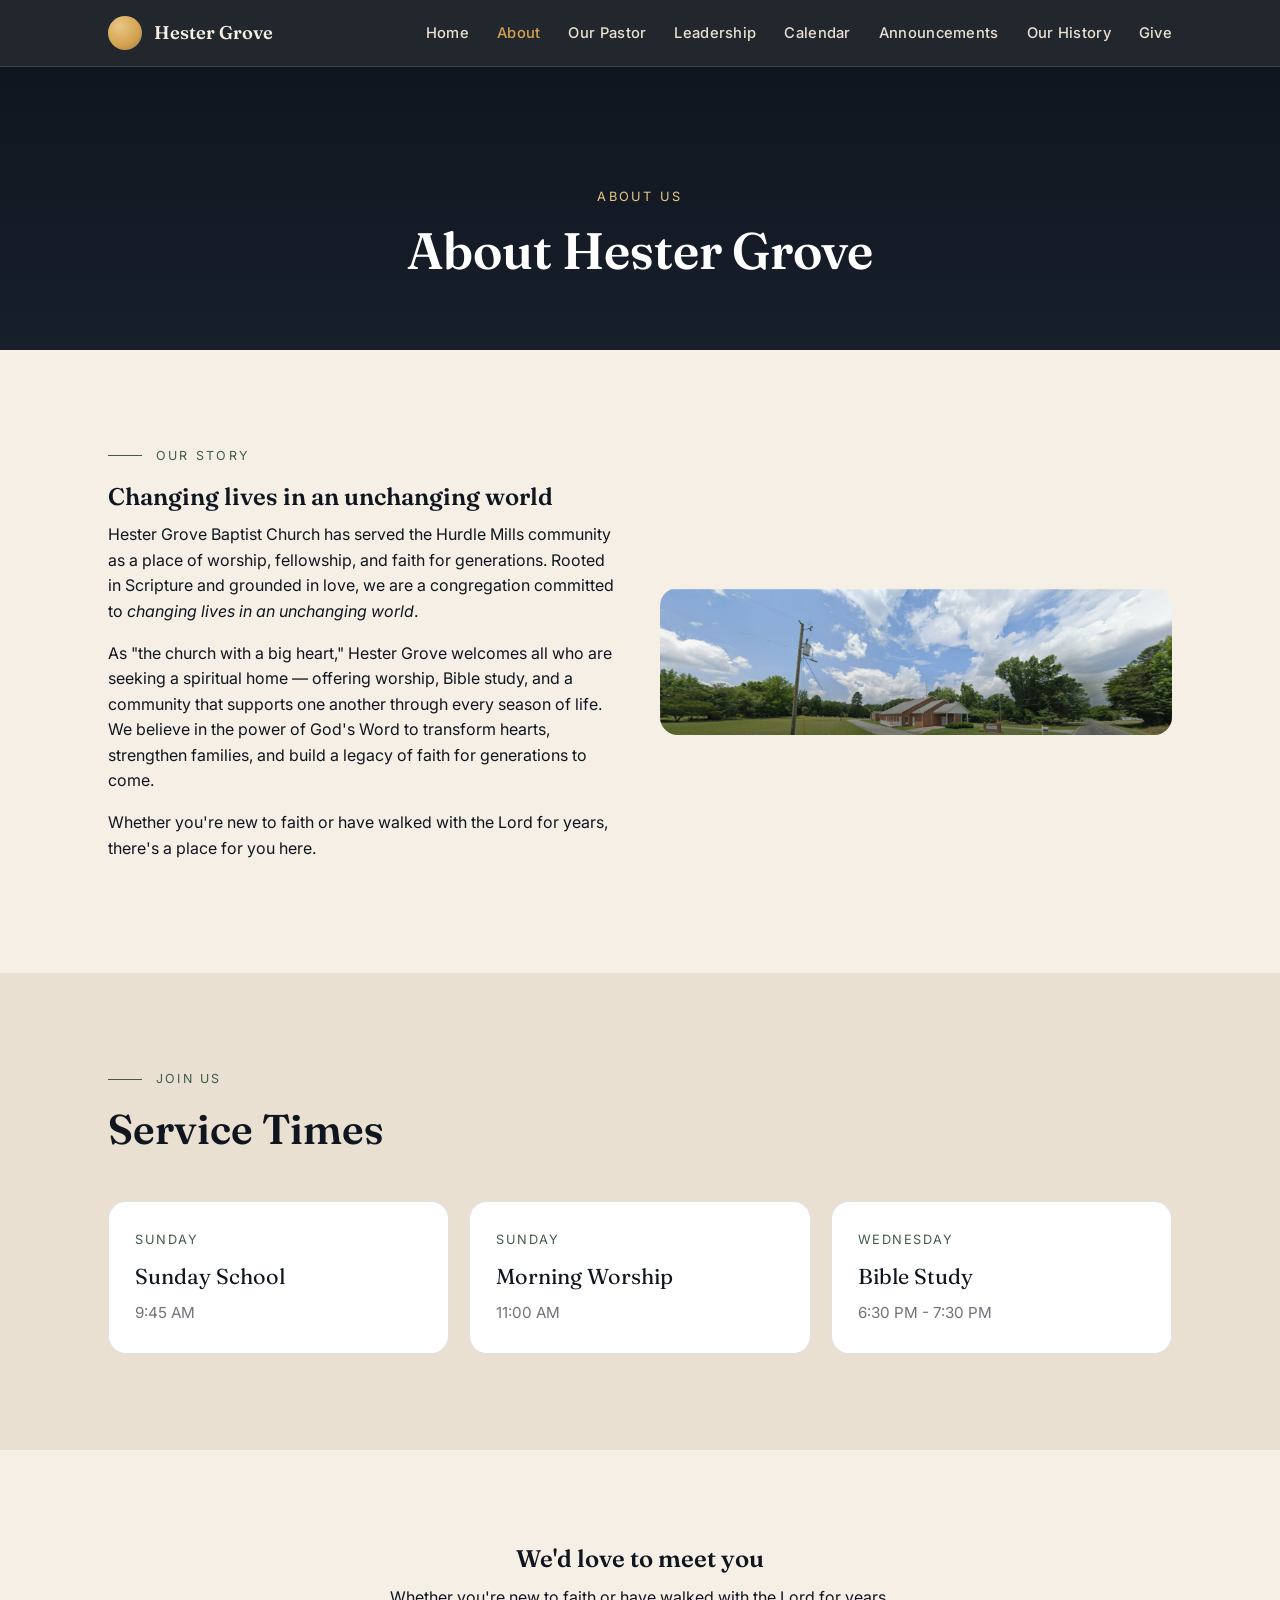
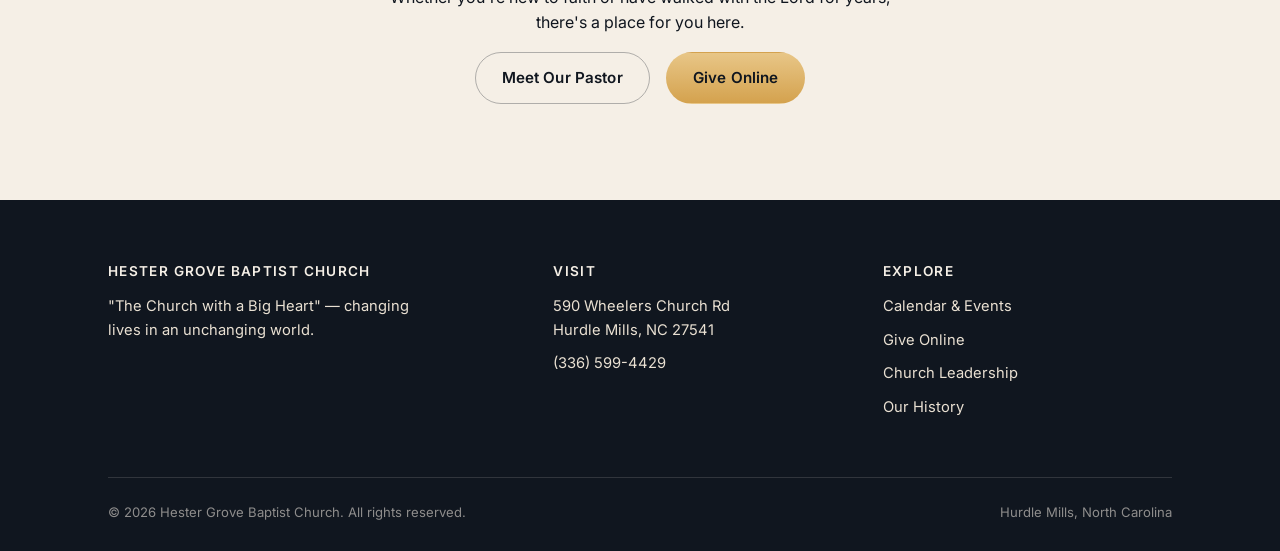
==== commit d4e013d8: "Refactor about.html for improved structure" ====
--- a/about.html
+++ b/about.html
@@ -9,111 +9,110 @@
 </head>
 <body>
 <header class="site-header">
-  <nav class="nav">
-    <a href="index.html" class="brand"><span class="mark"></span> Hester Grove</a>
-    <button class="nav-toggle" aria-label="Toggle menu" aria-expanded="false">☰</button>
-    <ul class="nav-links">
-      <li><a href="index.html" data-key="home">Home</a></li>
-      <li><a href="about.html" data-key="about" class="active">About</a></li>
-      <li><a href="pastor.html" data-key="pastor">Our Pastor</a></li>
-      <li><a href="leadership.html" data-key="leadership">Leadership</a></li>
-      <li><a href="calendar.html" data-key="calendar">Calendar</a></li>
-      <li><a href="announcements.html" data-key="announcements">Announcements</a></li>
-      <li><a href="history.html" data-key="history">Our History</a></li>
-      <li><a href="give.html" data-key="give">Give</a></li>
-    </ul>
-  </nav>
+<nav class="nav">
+<a href="index.html" class="brand"><span class="mark"></span> Hester Grove</a>
+<button class="nav-toggle" aria-label="Toggle menu" aria-expanded="false">☰</button>
+<ul class="nav-links">
+<li><a href="index.html" data-key="home">Home</a></li>
+<li><a href="about.html" data-key="about" class="active">About</a></li>
+<li><a href="pastor.html" data-key="pastor">Our Pastor</a></li>
+<li><a href="leadership.html" data-key="leadership">Leadership</a></li>
+<li><a href="calendar.html" data-key="calendar">Calendar</a></li>
+<li><a href="announcements.html" data-key="announcements">Announcements</a></li>
+<li><a href="history.html" data-key="history">Our History</a></li>
+<li><a href="give.html" data-key="give">Give</a></li>
+</ul>
+</nav>
 </header>
 
 <section class="page-hero">
-  <div class="container">
-    <span class="eyebrow">About Us</span>
-    <h1>About Hester Grove</h1>
-  </div>
+<div class="container">
+<span class="eyebrow">About Us</span>
+<h1>About Hester Grove</h1>
+</div>
 </section>
 
 <section class="section-cream">
-  <div class="container">
-    <div class="grid-2">
-      <div>
-        <div class="eyebrow-line">Our story</div>
-        <h2>Changing lives in an unchanging world</h2>
-        <p>Hester Grove Baptist Church has served the Hurdle Mills community as a place of worship, fellowship, and faith for generations. Rooted in Scripture and grounded in love, we are a congregation committed to <em>changing lives in an unchanging world</em>.</p>
-        <p>As "the church with a big heart," Hester Grove welcomes all who are seeking a spiritual home — offering worship, Bible study, and a community that supports one another through every season of life. We believe in the power of God's Word to transform hearts, strengthen families, and build a legacy of faith for generations to come.</p>
-        <p>Whether you're new to faith or have walked with the Lord for years, there's a place for you here.</p>
-      </div>
-      <div class="photo-frame">
-        <img src="assets/img/church-about.png" alt="Hester Grove Baptist Church exterior on a bright day">
-      </div>
-    </div>
-  </div>
+<div class="container">
+<div class="grid-2">
+<div>
+<div class="eyebrow-line">Our story</div>
+<h2>Changing lives in an unchanging world</h2>
+<p>Hester Grove Baptist Church has served the Hurdle Mills community as a place of worship, fellowship, and faith for generations. Rooted in Scripture and grounded in love, we are a congregation committed to <em>changing lives in an unchanging world</em>.</p>
+<p>As "the church with a big heart," Hester Grove welcomes all who are seeking a spiritual home — offering worship, Bible study, and a community that supports one another through every season of life. We believe in the power of God's Word to transform hearts, strengthen families, and build a legacy of faith for generations to come.</p>
+<p>Whether you're new to faith or have walked with the Lord for years, there's a place for you here.</p>
+</div>
+<div class="photo-frame">
+<img src="assets/img/church-about.png" alt="Hester Grove Baptist Church exterior on a bright day">
+</div>
+</div>
+</div>
 </section>
 
 <section class="section-dim">
-  <div class="container">
-    <div class="section-head">
-      <div class="eyebrow-line">Join us</div>
-      <h2>Service Times</h2>
-    </div>
-    <div class="service-grid" style="--ink:var(--ink);">
-      <div class="service-card" style="background:#fff; border:1px solid var(--line-dark); color:var(--ink);">
-        <div class="day" style="color:var(--grove);">Sunday</div>
-        <div class="name">Sunday School</div>
-        <div class="time" style="color:rgba(16,22,31,.6);">9:45 AM</div>
-      </div>
-      <div class="service-card" style="background:#fff; border:1px solid var(--line-dark); color:var(--ink);">
-        <div class="day" style="color:var(--grove);">Sunday</div>
-        <div class="name">Morning Worship</div>
-        <div class="time" style="color:rgba(16,22,31,.6);">11:00 AM</div>
-      </div>
-      <div class="service-card" style="background:#fff; border:1px solid var(--line-dark); color:var(--ink);">
-        <div class="day" style="color:var(--grove);">Wednesday</div>
-        <div class="name">Bible Study</div>
-        <div class="time" style="color:rgba(16,22,31,.6);">6:00 PM - 7:30 PM</div>
-      </div>
-    </div>
-  </div>
+<div class="container">
+<div class="section-head">
+<div class="eyebrow-line">Join us</div>
+<h2>Service Times</h2>
+</div>
+<div class="service-grid" style="--ink:var(--ink);">
+<div class="service-card" style="background:#fff; border:1px solid var(--line-dark); color:var(--ink);">
+<div class="day" style="color:var(--grove);">Sunday</div>
+<div class="name">Sunday School</div>
+<div class="time" style="color:rgba(16,22,31,.6);">9:45 AM</div>
+</div>
+<div class="service-card" style="background:#fff; border:1px solid var(--line-dark); color:var(--ink);">
+<div class="day" style="color:var(--grove);">Sunday</div>
+<div class="name">Morning Worship</div>
+<div class="time" style="color:rgba(16,22,31,.6);">11:00 AM</div>
+</div>
+<div class="service-card" style="background:#fff; border:1px solid var(--line-dark); color:var(--ink);">
+<div class="day" style="color:var(--grove);">Wednesday</div>
+<div class="name">Bible Study</div>
+<div class="time" style="color:rgba(16,22,31,.6);">6:30 PM - 7:30 PM</div>
+</div>
+</div>
+</div>
 </section>
 
 <section class="section-cream text-center">
-  <div class="container" style="max-width:600px;">
-    <h2>We'd love to meet you</h2>
-    <p>Whether you're new to faith or have walked with the Lord for years, there's a place for you here.</p>
-    <div class="cta-row" style="justify-content:center; display:flex; gap:16px; flex-wrap:wrap;">
-      <a href="pastor.html" class="btn btn-outline-dark">Meet Our Pastor</a>
-      <a href="give.html" class="btn btn-gold">Give Online</a>
-    </div>
-  </div>
+<div class="container" style="max-width:600px;">
+<h2>We'd love to meet you</h2>
+<p>Whether you're new to faith or have walked with the Lord for years, there's a place for you here.</p>
+<div class="cta-row" style="justify-content:center; display:flex; gap:16px; flex-wrap:wrap;">
+<a href="pastor.html" class="btn btn-outline-dark">Meet Our Pastor</a>
+<a href="give.html" class="btn btn-gold">Give Online</a>
+</div>
+</div>
 </section>
 
 <footer class="site-footer">
-  <div class="container">
-    <div class="footer-grid">
-      <div>
-        <h4>Hester Grove Baptist Church</h4>
-        <p style="color:var(--cream-dim); max-width:34ch;">"The Church with a Big Heart" — changing lives in an unchanging world.</p>
-      </div>
-      <div>
-        <h4>Visit</h4>
-        <a href="https://maps.google.com/?q=590+Wheelers+Church+Rd,+Hurdle+Mills,+NC+27541" target="_blank" rel="noopener">590 Wheelers Church Rd<br>Hurdle Mills, NC 27541</a>
-        <a href="tel:+13365994429">(336) 599-4429</a>
-      </div>
-      <div>
-        <h4>Explore</h4>
-        <a href="calendar.html">Calendar &amp; Events</a>
-        <a href="give.html">Give Online</a>
-        <a href="leadership.html">Church Leadership</a>
-        <a href="history.html">Our History</a>
-      </div>
-    </div>
-    <div class="footer-bottom">
-      <span>© 2026 Hester Grove Baptist Church. All rights reserved.</span>
-      <span>Hurdle Mills, North Carolina</span>
-    </div>
-  </div>
+<div class="container">
+<div class="footer-grid">
+<div>
+<h4>Hester Grove Baptist Church</h4>
+<p style="color:var(--cream-dim); max-width:34ch;">"The Church with a Big Heart" — changing lives in an unchanging world.</p>
+</div>
+<div>
+<h4>Visit</h4>
+<a href="https://maps.google.com/?q=590+Wheelers+Church+Rd,+Hurdle+Mills,+NC+27541" target="_blank" rel="noopener">590 Wheelers Church Rd<br>Hurdle Mills, NC 27541</a>
+<a href="tel:+13365994429">(336) 599-4429</a>
+</div>
+<div>
+<h4>Explore</h4>
+<a href="calendar.html">Calendar &amp; Events</a>
+<a href="give.html">Give Online</a>
+<a href="leadership.html">Church Leadership</a>
+<a href="history.html">Our History</a>
+</div>
+</div>
+<div class="footer-bottom">
+<span>© 2026 Hester Grove Baptist Church. All rights reserved.</span>
+<span>Hurdle Mills, North Carolina</span>
+</div>
+</div>
 </footer>
 <script src="assets/main.js"></script>
 
-
 </body>
 </html>
